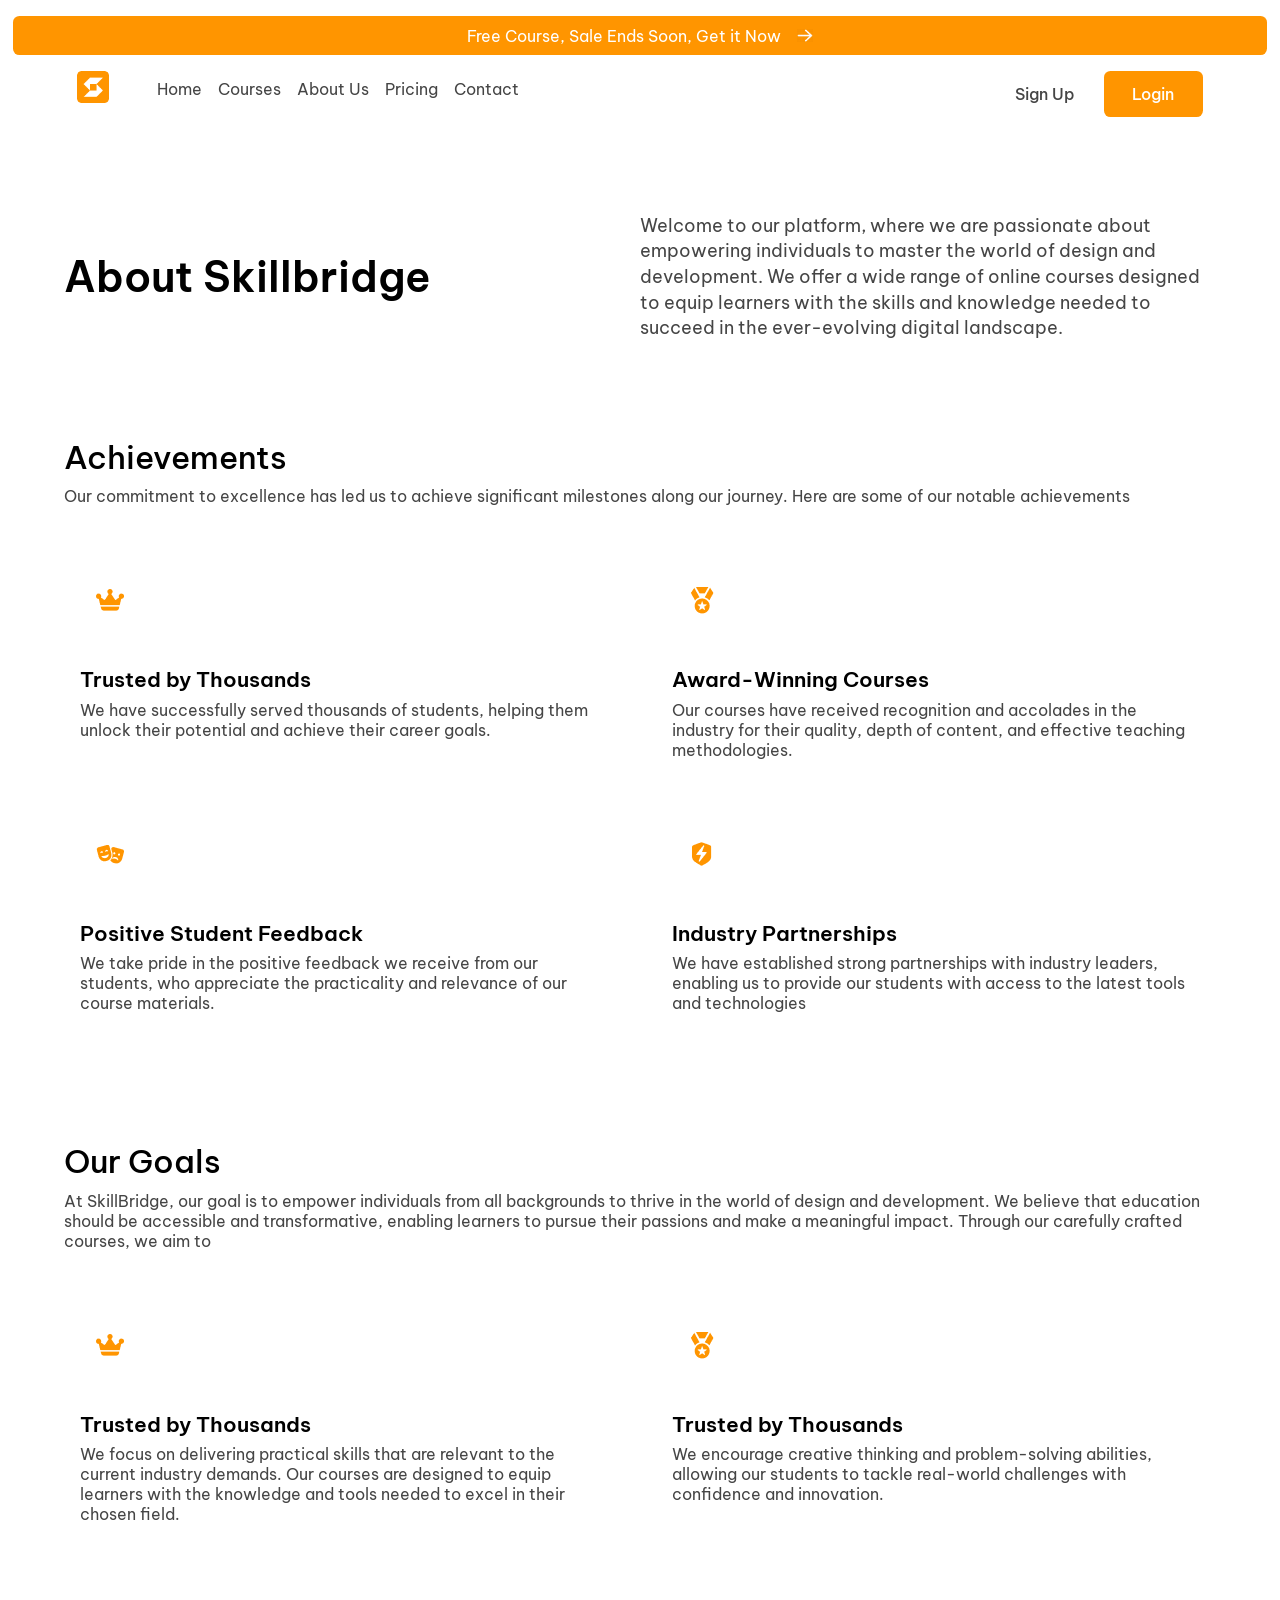
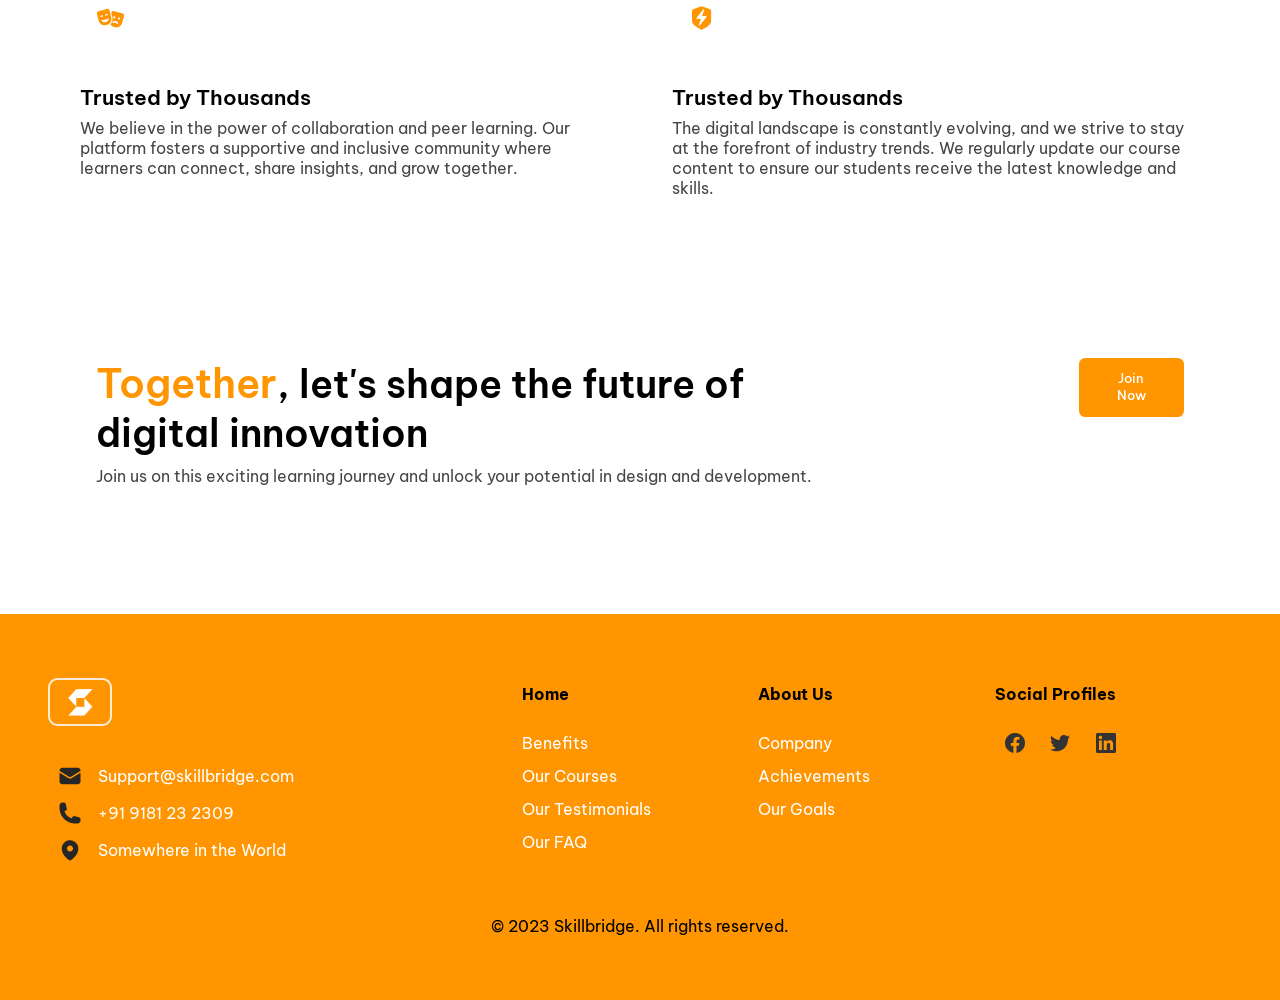
==== html/about.html @ c7a6fc1a "completing signup page and linking pages" ====
<!DOCTYPE html>
<html lang="en">
<head>
    <meta charset="UTF-8">
    <meta name="viewport" content="width=device-width, initial-scale=1.0">
    <link rel="icon" href="/assets/Logo.png" type="image/x-icon">
    <title>About Us</title>
    <link rel="stylesheet" href="/style/about.css">
</head>
<body>
    <header>
        <div class="top-banner">
            <p>Free Course, Sale Ends Soon, Get it Now</p>
            <img src="/assets/arrow-image.png" alt="arrow-image">
        </div>
        <nav>
            <div class="container">
                <div class="logo">
                    <img src="/assets/Logo.png" alt="logo-image">
                </div>
                <div class="nev-items">
                    <ul>
                        <li><a href="/index.html">Home</a></li>
                        <li><a href="/html/courses.html">Courses</a></li>
                        <li><a href="/html/about.html">About Us</a></li>
                        <li><a href="/html/pricing.html">Pricing</a></li>
                        <li><a href="/html/contact.html">Contact</a></li>
                    </ul>
                </div>
            </div>
            <div class="buttons-container">
                <a id="btn1" href="/html/signup.html">Sign Up</a>
                <a id="btn2" href="/html/login.html">Login</a>
            </div>
        </nav>
    </header>

    <div class="hero-section">
        <div class="hero-heading">
            About Skillbridge
        </div>
        <div class="hero-info">
            <p>Welcome to our platform, where we are passionate about empowering individuals to master the world of design and development. We offer a wide range of online courses designed to equip learners with the skills and knowledge needed to succeed in the ever-evolving digital landscape.</p>
        </div>
    </div>

    <div class="achievements">
        <div class="achievement-heading">
            <h3>Achievements</h3>
            <p>Our commitment to excellence has led us to achieve significant milestones along our journey. Here are some of our notable achievements</p>
        </div>
        <div class="grid-1">
            <div>
                <img src="/pageAssets/Objects & Tools.png" alt="image">
                <h5>Trusted by Thousands</h5>
                <p>We have successfully served thousands of students, helping them unlock their potential and achieve their career goals.</p>
            </div>
            <div>
                <img src="/pageAssets/Objects & Tools (1).png" alt="image">
                <h5>Award-Winning Courses</h5>
                <p>Our courses have received recognition and accolades in the industry for their quality, depth of content, and effective teaching methodologies.</p>
            </div>
            <div>
                <img src="/pageAssets/Objects & Tools (2).png" alt="image">
                <h5>Positive Student Feedback</h5>
                <p>We take pride in the positive feedback we receive from our students, who appreciate the practicality and relevance of our course materials.</p>
            </div>
            <div>
                <img src="/pageAssets/Objects & Tools (3).png" alt="image">
                <h5>Industry Partnerships</h5>
                <p>We have established strong partnerships with industry leaders, enabling us to provide our students with access to the latest tools and technologies</p>
            </div>
        </div>
    </div>

    <div class="goals">
        <div class="goals-heading">
            <h3>Our Goals</h3>
            <p>At SkillBridge, our goal is to empower individuals from all backgrounds to thrive in the world of design and development. We believe that education should be accessible and transformative, enabling learners to pursue their passions and make a meaningful impact. Through our carefully crafted courses, we aim to</p>
        </div>
        <div class="grid-2">
            <div>
                <img src="/pageAssets/Objects & Tools.png" alt="image">
                <h5>Trusted by Thousands</h5>
                <p>We focus on delivering practical skills that are relevant to the current industry demands. Our courses are designed to equip learners with the knowledge and tools needed to excel in their chosen field.</p>
            </div>
            <div>
                <img src="/pageAssets/Objects & Tools (1).png" alt="image">
                <h5>Trusted by Thousands</h5>
                <p>We encourage creative thinking and problem-solving abilities, allowing our students to tackle real-world challenges with confidence and innovation.</p>
            </div>
            <div>
                <img src="/pageAssets/Objects & Tools (2).png" alt="image">
                <h5>Trusted by Thousands</h5>
                <p>We believe in the power of collaboration and peer learning. Our platform fosters a supportive and inclusive community where learners can connect, share insights, and grow together.</p>
            </div>
            <div>
                <img src="/pageAssets/Objects & Tools (3).png" alt="image">
                <h5>Trusted by Thousands</h5>
                <p>The digital landscape is constantly evolving, and we strive to stay at the forefront of industry trends. We regularly update our course content to ensure our students receive the latest knowledge and skills.</p>
            </div>
        </div>
    </div>

    <div class="aim">
        <div class="info">
            <h2><p id="y-text">Together</p>, let's shape the future of digital innovation</h2>
            <p>Join us on this exciting learning journey and unlock your potential in design and development.</p>
        </div>
        <div class="btn">
            <button type="button">Join Now</button>
        </div>
    </div>

    <footer>
        <div class="footer-content">
            <div class="footer-list">
                <img id="footer-logo" src="/assets/Logo.png" alt="logo-image">
                <ul>
                    <li><img src="/assets/Icon (1).png" alt="icon-image">Support@skillbridge.com</li>
                    <li><img src="/assets/Icon (2).png" alt="icon-image">+91 9181 23 2309</li>
                    <li><img src="/assets/Icon (3).png" alt="icon-image">Somewhere in the World</li>
                </ul>
            </div>
            <div class="footer-list">
                <ul>
                    <li class="footer-title"><p>Home</p></li>
                    <li>Benefits</li>
                    <li>Our Courses</li>
                    <li>Our Testimonials</li>
                    <li>Our FAQ</li>
                </ul>
            </div>
            <div class="footer-list">
                <ul>
                    <li class="footer-title"><p>About Us</p></li>
                    <li>Company</li>
                    <li>Achievements</li>
                    <li>Our Goals</li>
                </ul>
            </div>
            <div class="footer-list">
                <ul>
                    <li class="footer-title"><p>Social Profiles</p></li>
                    <li>
                        <img src="/assets/fb.png" alt="icons"><img src="/assets/x.png" alt="icons"><img src="/assets/linked-in.png" alt="icons">
                    </li>
                </ul>
            </div>
        </div>
        <div class="copyright">
            <p>© 2023 Skillbridge. All rights reserved.</p>
        </div>
    </footer>
</body>
</html>
---- style/about.css ----
@import url('https://fonts.googleapis.com/css2?family=Be+Vietnam+Pro:ital,wght@0,100;0,200;0,300;0,400;0,500;0,600;0,700;0,800;0,900;1,100;1,200;1,300;1,400;1,500;1,600;1,700;1,800;1,900&family=Merriweather:ital,opsz,wght@0,18..144,300..900;1,18..144,300..900&family=Poppins:ital,wght@0,100;0,200;0,300;0,400;0,500;0,600;0,700;0,800;0,900;1,100;1,200;1,300;1,400;1,500;1,600;1,700;1,800;1,900&display=swap');

* {
    margin: 0;
    padding: 0;
    box-sizing: border-box;
    font-family: "Be Vietnam Pro", sans-serif;
    font-weight: 400;
    font-style: normal;
    border: none;
    text-decoration: none;
    list-style: none;
}

body {
    width: 100%;
    height: 100vh;
}

header {
    margin: 1rem auto auto;
    width: 98%;
}

.top-banner {
    display: flex;
    padding: 0.6rem 0rem;
    align-items: center;
    justify-content: center;
    color: #ffffff;
    background-color: #FF9500;
    border-radius: 0.4rem;
    width: 100%;
    height: 35.7%;
}

.top-banner img {
    width: 1rem;
    margin-left: 1rem;
    height: auto;
}

.sidebar {
    right: 0;
    top: 0;
    display: none;
    flex-direction: column;
    justify-content: space-between;
    position: fixed;
    height: 100vh;
    width: 20%;
    z-index: 999;
    background-color: #ffffff;
}
.side-container {
    padding-left: 2rem;
    margin-top: 1rem;
}
.side-nev-items ul{
    display: flex;
    flex-direction: column;
    gap: 1rem;
}
.side-container a {
    color: #454545;
    transition: 0.2s;
}
.side-container a:hover{
    color:#FF9500;
    text-decoration: underline;
}

.side-buttons-container {
    display: flex;
    justify-content: flex-end;
    padding-right: 4rem;
    width: 50%;
    height: 6%;
}
.side-buttons-container button {
    padding: 0.8rem 1.8rem;
    cursor: pointer;
}

#side-btn1 {
    background-color: #ffffff;
    border-radius: 0.4rem;
    font-weight: 500;
    color: #454545;
    cursor: pointer;
    transition: 0.2s;
}
#side-btn1:hover{
    font-weight: 600;
}
#side-btn2 {
    background-color: #FF9500;
    color: #ffffff;
    cursor: pointer;
    border-radius: 0.4rem;
    font-weight: 500;
    transition: 0.3s;
}
#side-btn2:hover{
    transform: scale(90%);
    font-weight: 600;
}

nav {
    display: flex;
    justify-content: space-between;
    width: 100%;
    padding: 1rem 0rem ;
    height: 64.3%;
}
.container {
    display: flex;
    width: 50%;
    height: 100%;
    justify-content: start;
    padding-left: 4rem;
    align-items: center;
}
.logo img{
    width: 2rem;
    height: auto;
    margin-right: 3rem;
}
.nev-items ul{
    display: flex;
    flex-direction: row;
    gap: 1rem;
}
.container a {
    color: #454545;
    transition: 0.2s;
}
.container a:hover{
    color:#FF9500;
    text-decoration: underline;
}

.buttons-container {
    display: flex;
    justify-content: end;
    padding-right: 4rem;
    width: 50%;
    height: 100%;
}
.buttons-container a {
    padding: 0.8rem 1.8rem;
    cursor: pointer;
}

#btn1 {
    background-color: #ffffff;
    border-radius: 0.4rem;
    font-weight: 500;
    color: #454545;
    cursor: pointer;
    transition: 0.2s;
}
#btn1:hover{
    font-weight: 600;
}
#btn2 {
    background-color: #FF9500;
    color: #ffffff;
    cursor: pointer;
    border-radius: 0.4rem;
    font-weight: 500;
    transition: 0.3s;
}
#btn2:hover{
    transform: scale(90%);
    font-weight: 600;
}

.hero-section {
    width: 90%;
    display: flex;
    align-items: center;
    margin: 5rem auto 6rem auto;
    justify-content: space-between;
}

.hero-heading {
    width: 40%;
    font-size: 2.6rem;
    font-weight: 600;
    color: #000000;
    transition: 0.4s;
}
.hero-heading:hover {
    color: #FF9500;
}

.hero-info {
    width: 50%;
    font-size: 1.1rem;
    line-height: 1.6rem;
    color: #454545;
}

.achievements {
    width: 90%;
    margin: 0 auto;
}

.achievement-heading {
    margin-bottom: 3rem;
}

.achievement-heading h3{
    font-size: 2rem;
    font-weight: 500;
}

.achievement-heading p {
    margin-top: 0.6rem;
    color: #454545;
}

.grid-1 {
    display: grid;
    grid-template-columns: repeat(2, 1fr);
    row-gap: 1rem;
    column-gap: 2rem;
    grid-template-rows: repeat(2, 1fr);
}
.grid-1 div {
    padding: 1rem 1rem 2rem 1rem;
    transition: 0.2s;
}
.grid-1 div:hover {
    background-color: #454545;
    h5 {
        color: #FF9500;
    }
    p {
        color: antiquewhite;
    }

}
.grid-1 div img {
    padding: 1rem;
}
.grid-1 div h5 {
    font-size: 1.3rem;
    margin-top: 2rem;
    font-weight: 600;
}
.grid-1 div p {
    color: #454545;
    margin-top: 0.4rem;
}

.goals {
    width: 90%;
    margin: 6rem auto 0rem auto;
}

.goals-heading {
    margin-bottom: 3rem;
}

.goals-heading h3{
    font-size: 2rem;
    font-weight: 500;
}

.goals-heading p {
    margin-top: 0.6rem;
    color: #454545;
}

.grid-2 {
    display: grid;
    grid-template-columns: repeat(2, 1fr);
    row-gap: 1rem;
    column-gap: 2rem;
    grid-template-rows: repeat(2, 1fr);
}
.grid-2 div {
    padding: 1rem 1rem 2rem 1rem;
    transition: 0.2s;
}
.grid-2 div:hover {
    background-color: #454545;
    h5 {
        color: #FF9500;
    }
    p {
        color: antiquewhite;
    }

}
.grid-2 div img {
    padding: 1rem;
}
.grid-2 div h5 {
    font-size: 1.3rem;
    margin-top: 2rem;
    font-weight: 600;
}
.grid-2 div p {
    color: #454545;
    margin-top: 0.4rem;
}

.aim {
    width: 90%;
    margin: 6rem auto;
    display: flex;
    padding: 2rem;
    justify-content: space-between;
}

.info h2 {
    font-size: 2.4rem;
    font-weight: 600;
    width: 70%;
}
#y-text {
    display: inline;
    font-size: 2.5rem;
    font-weight: 600;
    color: #FF9500;
}

.info p {
    color: #454545;
    margin-top: 0.6rem;
}
.btn button {
    background-color: #FF9500;
    color: #ffffff;
    cursor: pointer;
    border-radius: 0.4rem;
    font-weight: 500;
    padding: 0.8rem 1.5rem;
    transition: 0.3s;
}
.btn button:hover{
    transform: scale(90%);
    font-weight: 600;
}

footer {
    margin: 2rem auto 0rem auto;
    padding: 4rem 3rem;
    width: 100%;
    background-color: #FF9500;
}

.footer-content {
    display: grid;
    grid-template-columns: 2fr 1fr 1fr 1fr;
}

.footer-list {
    display: flex;
    flex-direction: column;
}

.footer-list li {
    display: flex;
    padding: 0.4rem 0rem;
    color: #ffffff;
    align-items: center;
    column-gap: 0.4rem;
}

#footer-logo {
    margin-bottom: 2rem;
    width: 4rem;
    height: 3rem;
    border-radius: 0.6rem;
    border: 2px solid antiquewhite;
}

.footer-title {
    color: #000000;
    font-weight: 700;
    margin-bottom: 1rem;
}

.footer-title p {
    color: #000000;
    font-size: 1rem;
    font-weight: 700;
}

.footer-list img {
    padding: 0rem 0.6rem;
}

.copyright {
    margin-top: 3rem;
    text-align: center;
}
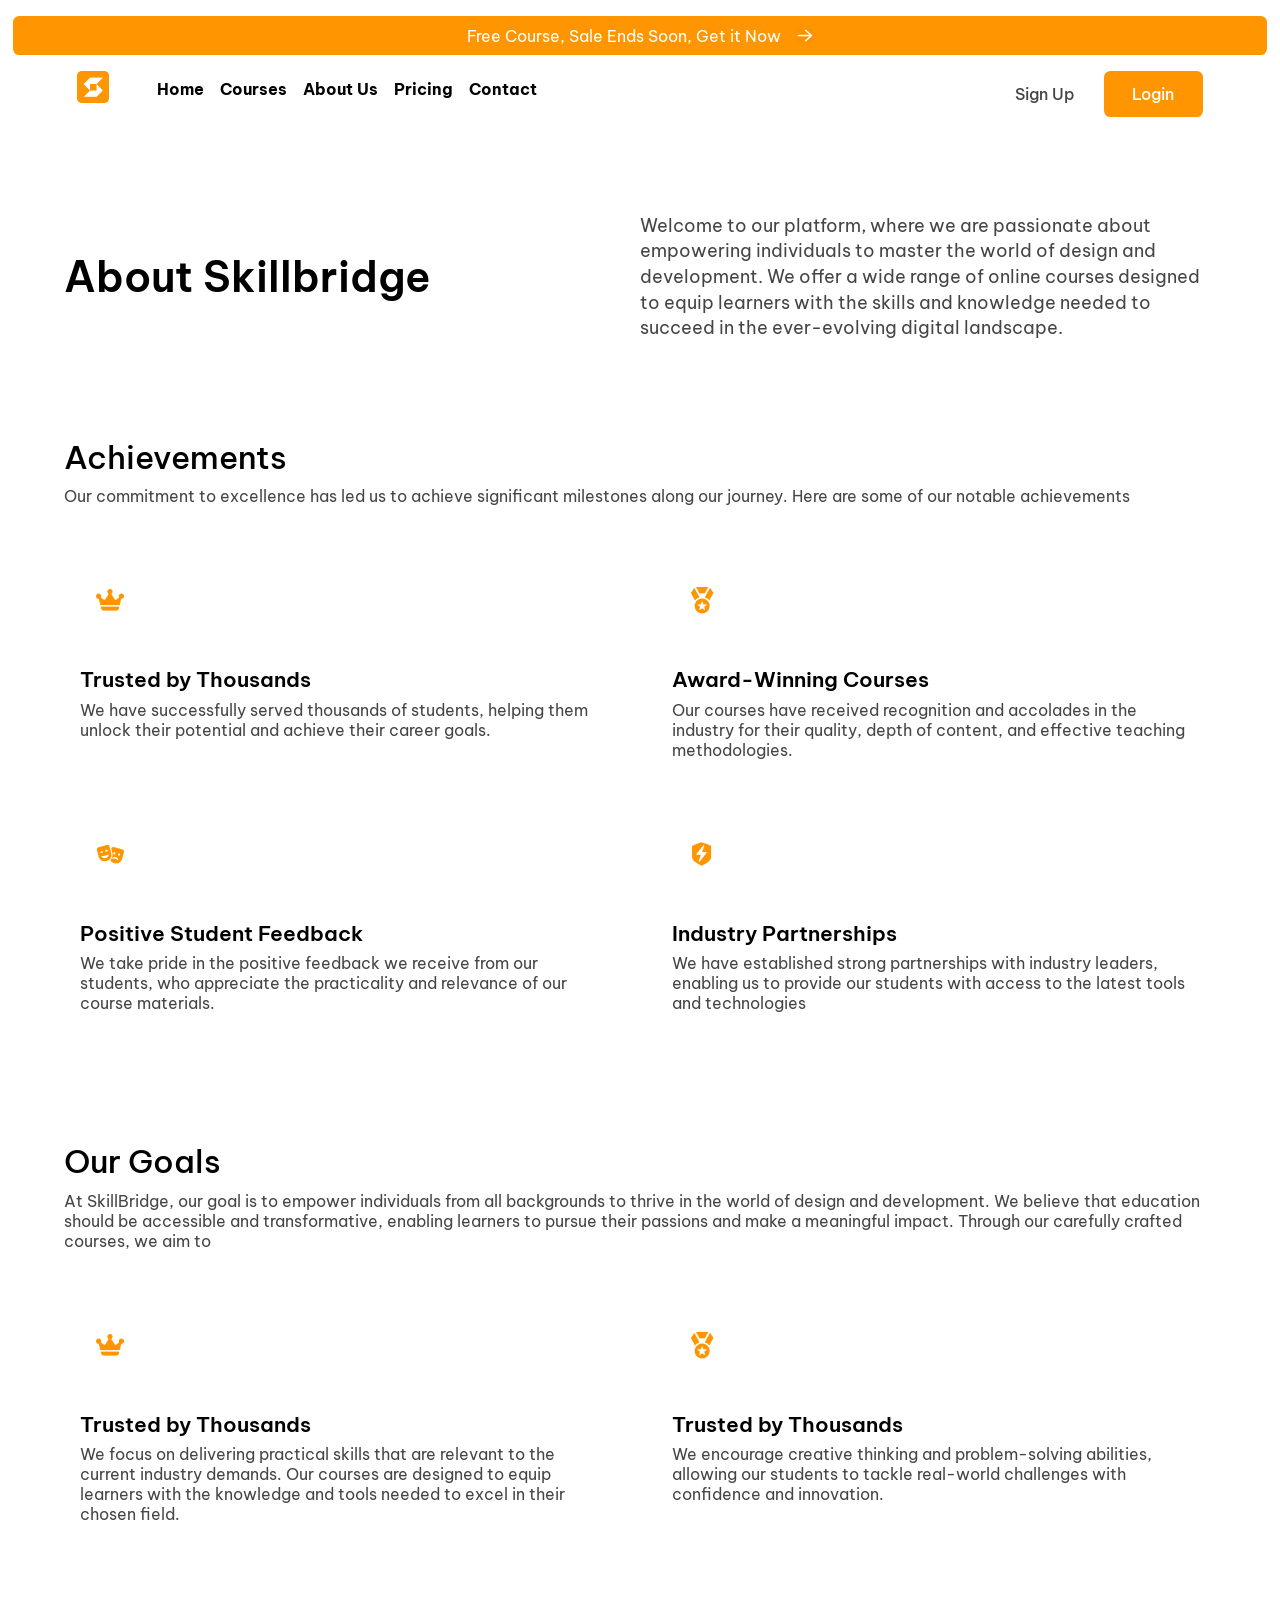
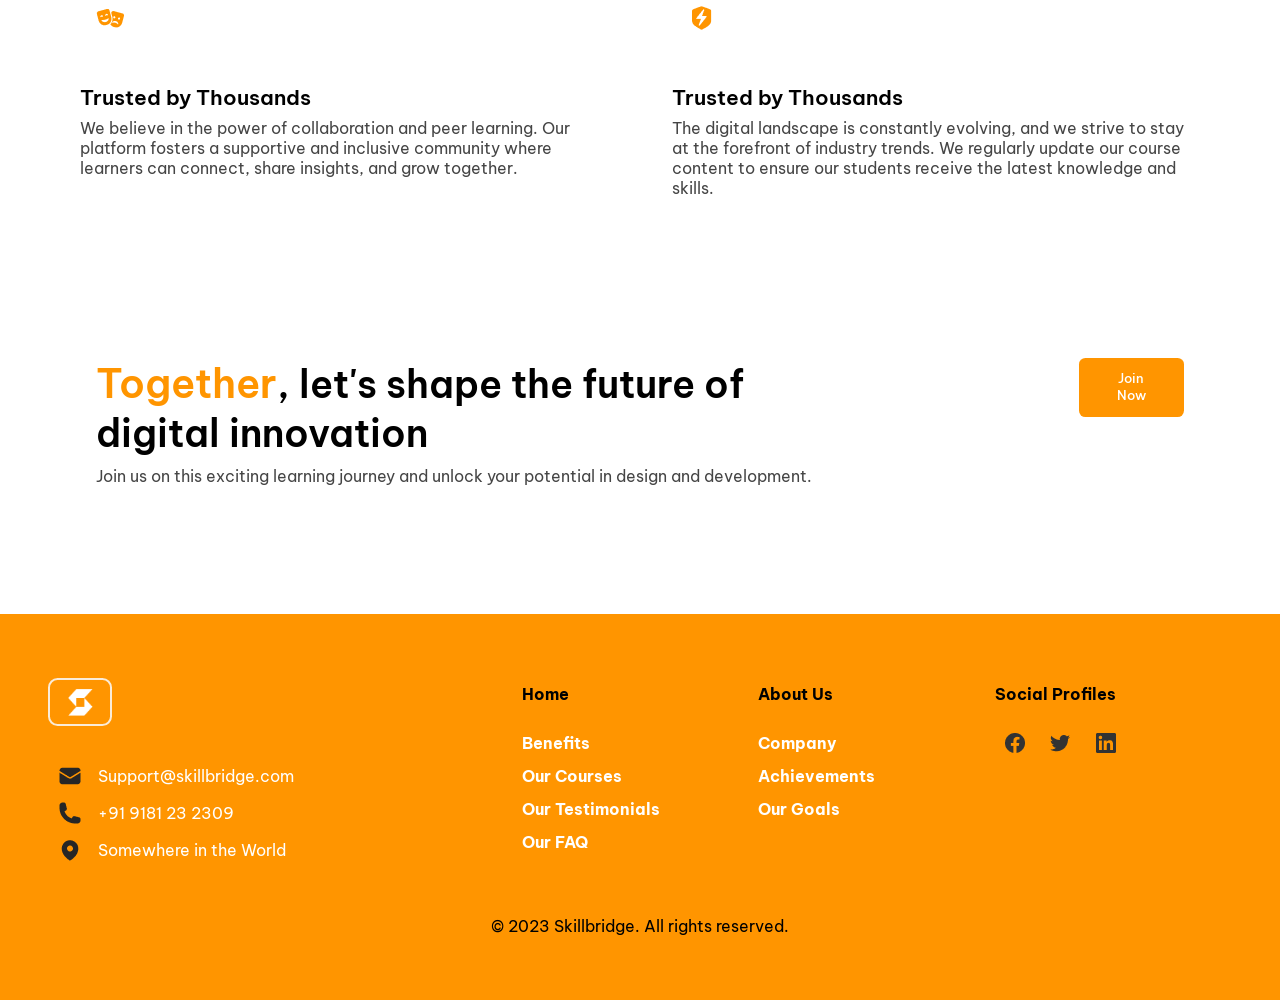
==== commit 2076fd9b: "fixing footer in all pages" ====
--- a/html/about.html
+++ b/html/about.html
@@ -35,7 +35,7 @@
         </nav>
     </header>
 
-    <div class="hero-section">
+    <div id="hero-section">
         <div class="hero-heading">
             About Skillbridge
         </div>
@@ -44,7 +44,7 @@
         </div>
     </div>
 
-    <div class="achievements">
+    <div id="achievements">
         <div class="achievement-heading">
             <h3>Achievements</h3>
             <p>Our commitment to excellence has led us to achieve significant milestones along our journey. Here are some of our notable achievements</p>
@@ -73,7 +73,7 @@
         </div>
     </div>
 
-    <div class="goals">
+    <div id="goals">
         <div class="goals-heading">
             <h3>Our Goals</h3>
             <p>At SkillBridge, our goal is to empower individuals from all backgrounds to thrive in the world of design and development. We believe that education should be accessible and transformative, enabling learners to pursue their passions and make a meaningful impact. Through our carefully crafted courses, we aim to</p>
@@ -108,7 +108,7 @@
             <p>Join us on this exciting learning journey and unlock your potential in design and development.</p>
         </div>
         <div class="btn">
-            <button type="button">Join Now</button>
+            <a href="/html/signup.html"><button type="button">Join Now</button></a>
         </div>
     </div>
 
@@ -124,19 +124,19 @@
             </div>
             <div class="footer-list">
                 <ul>
-                    <li class="footer-title"><p>Home</p></li>
-                    <li>Benefits</li>
-                    <li>Our Courses</li>
-                    <li>Our Testimonials</li>
-                    <li>Our FAQ</li>
+                    <li class="footer-title"><p><a href="/index.html">Home</a></p></li>
+                    <li><a href="#benefits-section">Benefits</a></li>
+                    <li><a href="/html/courses.html">Our Courses</a></li>
+                    <li><a href="#testimonials-section">Our Testimonials</a></li>
+                    <li><a href="#faqs">Our FAQ</a></li>
                 </ul>
             </div>
             <div class="footer-list">
                 <ul>
-                    <li class="footer-title"><p>About Us</p></li>
-                    <li>Company</li>
-                    <li>Achievements</li>
-                    <li>Our Goals</li>
+                    <li class="footer-title"><p><a href="/html/about.html">About Us</a></p></li>
+                    <li><a href="#hero-section">Company</a></li>
+                    <li><a href="#achievements">Achievements</a></li>
+                    <li><a href="#goals">Our Goals</a></li>
                 </ul>
             </div>
             <div class="footer-list">
--- a/style/about.css
+++ b/style/about.css
@@ -176,7 +176,7 @@
     font-weight: 600;
 }
 
-.hero-section {
+#hero-section {
     width: 90%;
     display: flex;
     align-items: center;
@@ -202,7 +202,7 @@
     color: #454545;
 }
 
-.achievements {
+#achievements {
     width: 90%;
     margin: 0 auto;
 }
@@ -255,7 +255,7 @@
     margin-top: 0.4rem;
 }
 
-.goals {
+#goals {
     width: 90%;
     margin: 6rem auto 0rem auto;
 }
@@ -332,7 +332,7 @@
     color: #454545;
     margin-top: 0.6rem;
 }
-.btn button {
+.btn a button{
     background-color: #FF9500;
     color: #ffffff;
     cursor: pointer;
@@ -341,13 +341,16 @@
     padding: 0.8rem 1.5rem;
     transition: 0.3s;
 }
-.btn button:hover{
+.btn a button:hover{
     transform: scale(90%);
     font-weight: 600;
 }
+.btn a:visited {
+    color: inherit;
+}
 
 footer {
-    margin: 2rem auto 0rem auto;
+    margin: 0rem auto;
     padding: 4rem 3rem;
     width: 100%;
     background-color: #FF9500;
@@ -368,7 +371,16 @@
     padding: 0.4rem 0rem;
     color: #ffffff;
     align-items: center;
+    cursor: pointer;
     column-gap: 0.4rem;
+}
+.footer-list li:hover {
+    color: #000;
+}
+.footer-list li a:visited, a:link {
+    text-decoration: none;
+    color: inherit;
+    cursor: pointer;
 }
 
 #footer-logo {
@@ -381,18 +393,27 @@
 
 .footer-title {
     color: #000000;
-    font-weight: 700;
+    font-weight: 800;
+    cursor: pointer;
     margin-bottom: 1rem;
 }
 
-.footer-title p {
+.footer-title p , a{
     color: #000000;
     font-size: 1rem;
+    cursor: pointer;
     font-weight: 700;
+}
+
+.footer-title a:visited, a:link {
+    text-decoration: none;
+    color: inherit;
+    cursor: pointer;
 }
 
 .footer-list img {
     padding: 0rem 0.6rem;
+    cursor: pointer;
 }
 
 .copyright {
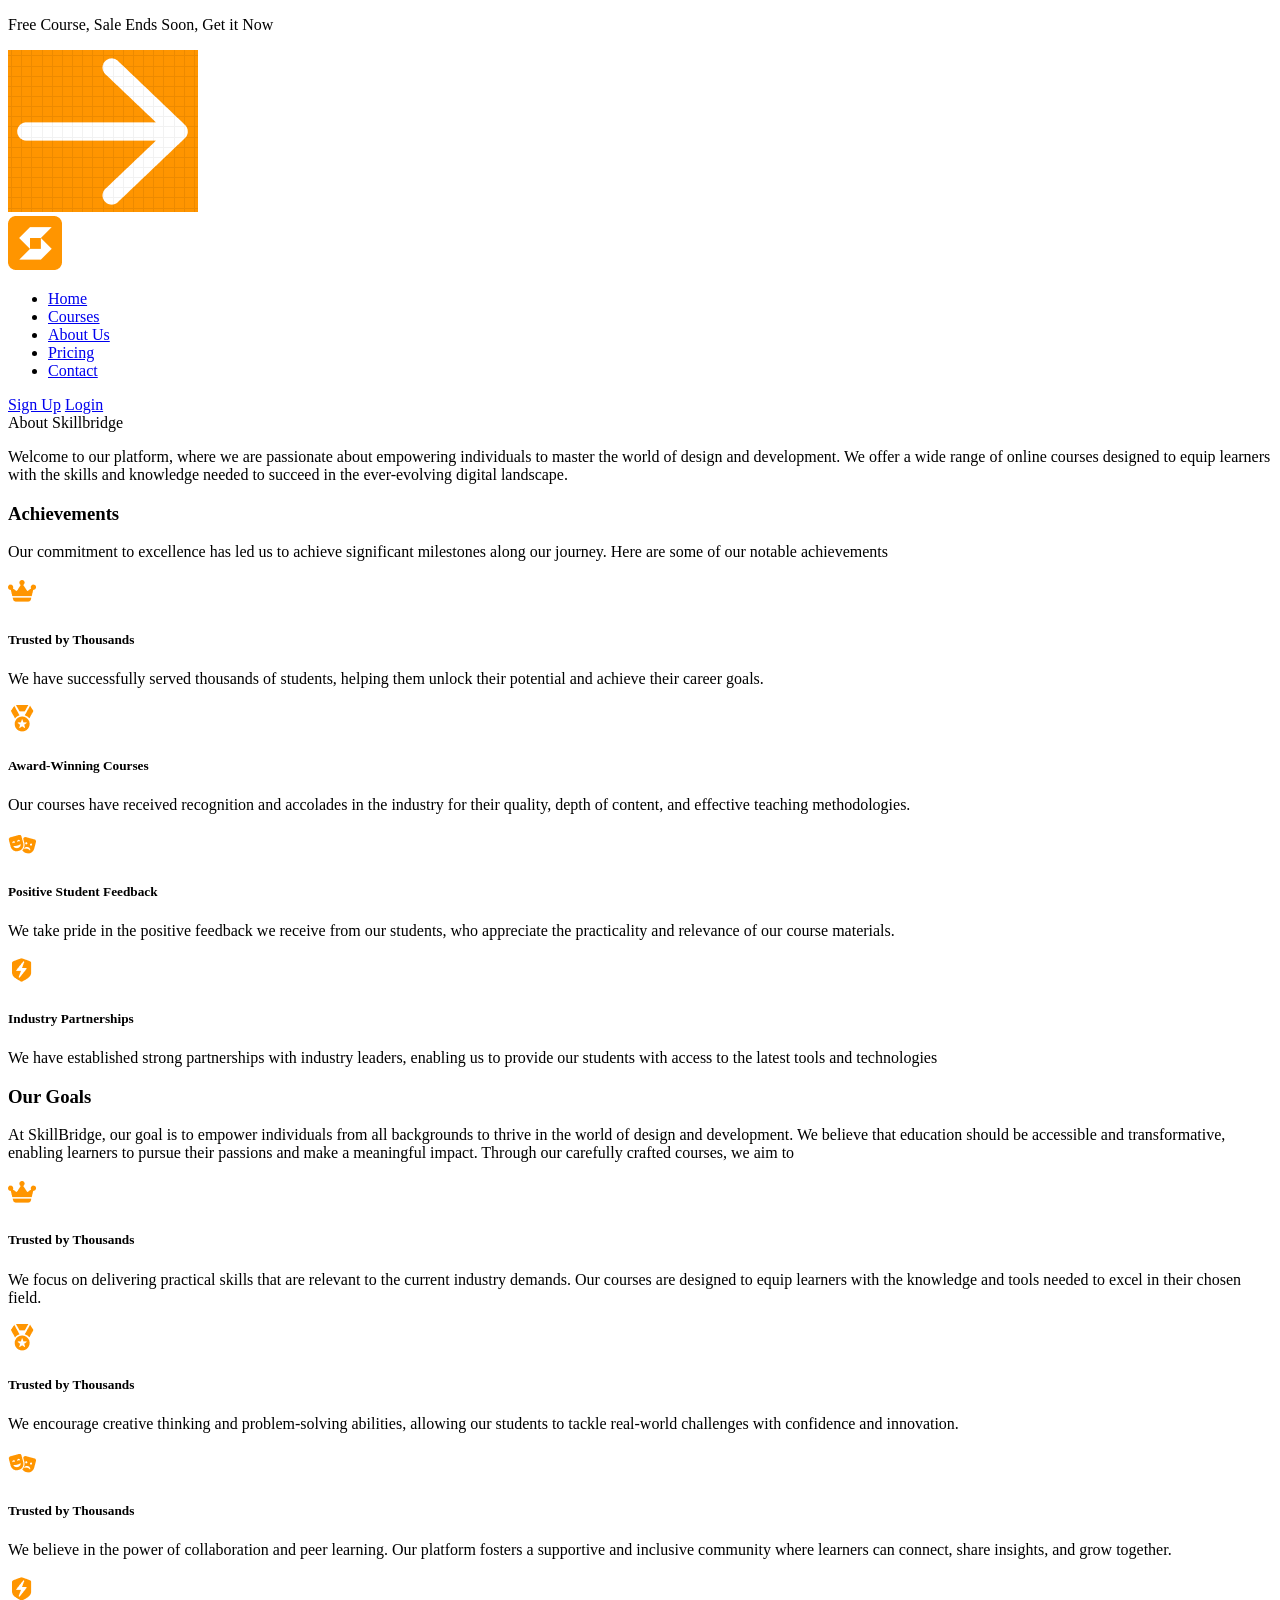
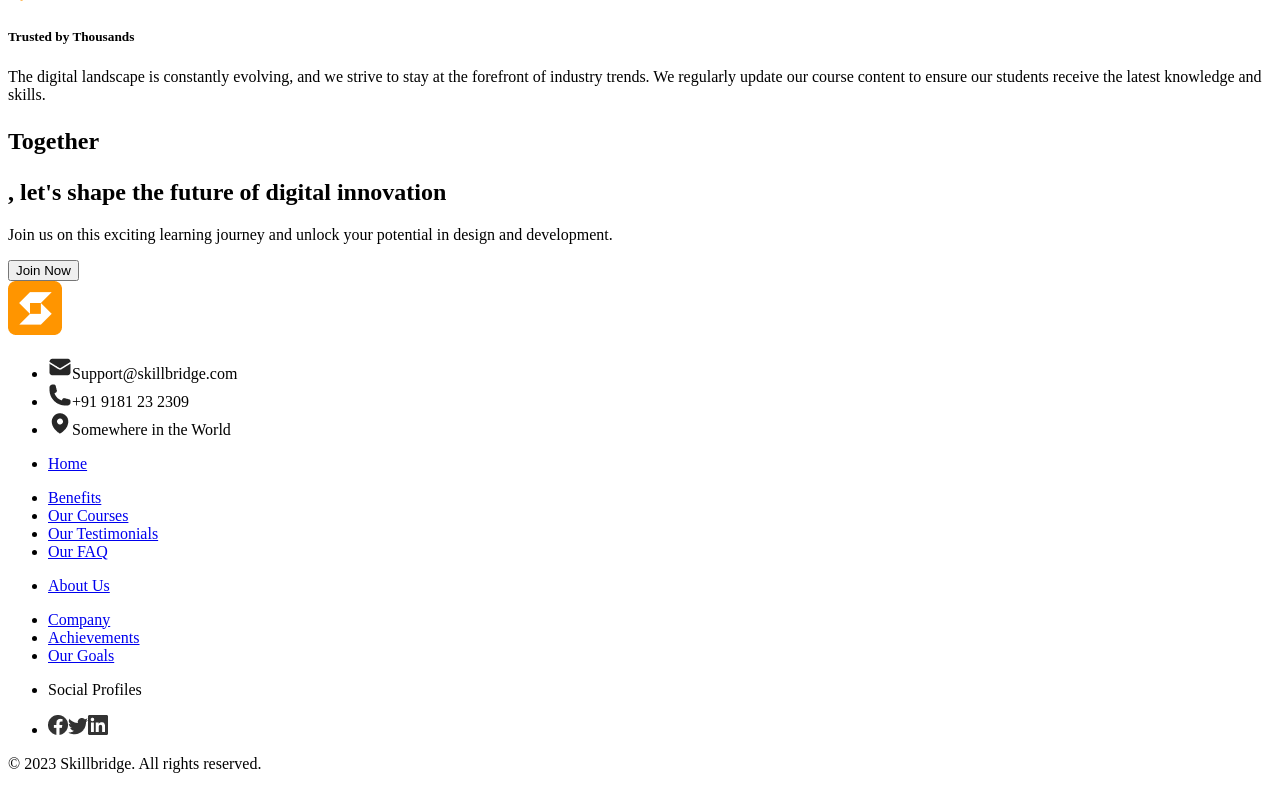
==== commit 48a0f009: "start fixing xampp and file location bugs" ====
--- a/html/about.html
+++ b/html/about.html
@@ -5,7 +5,7 @@
     <meta name="viewport" content="width=device-width, initial-scale=1.0">
     <link rel="icon" href="/assets/Logo.png" type="image/x-icon">
     <title>About Us</title>
-    <link rel="stylesheet" href="/style/about.css">
+    <link rel="stylesheet" href="style/about.css">
 </head>
 <body>
     <header>
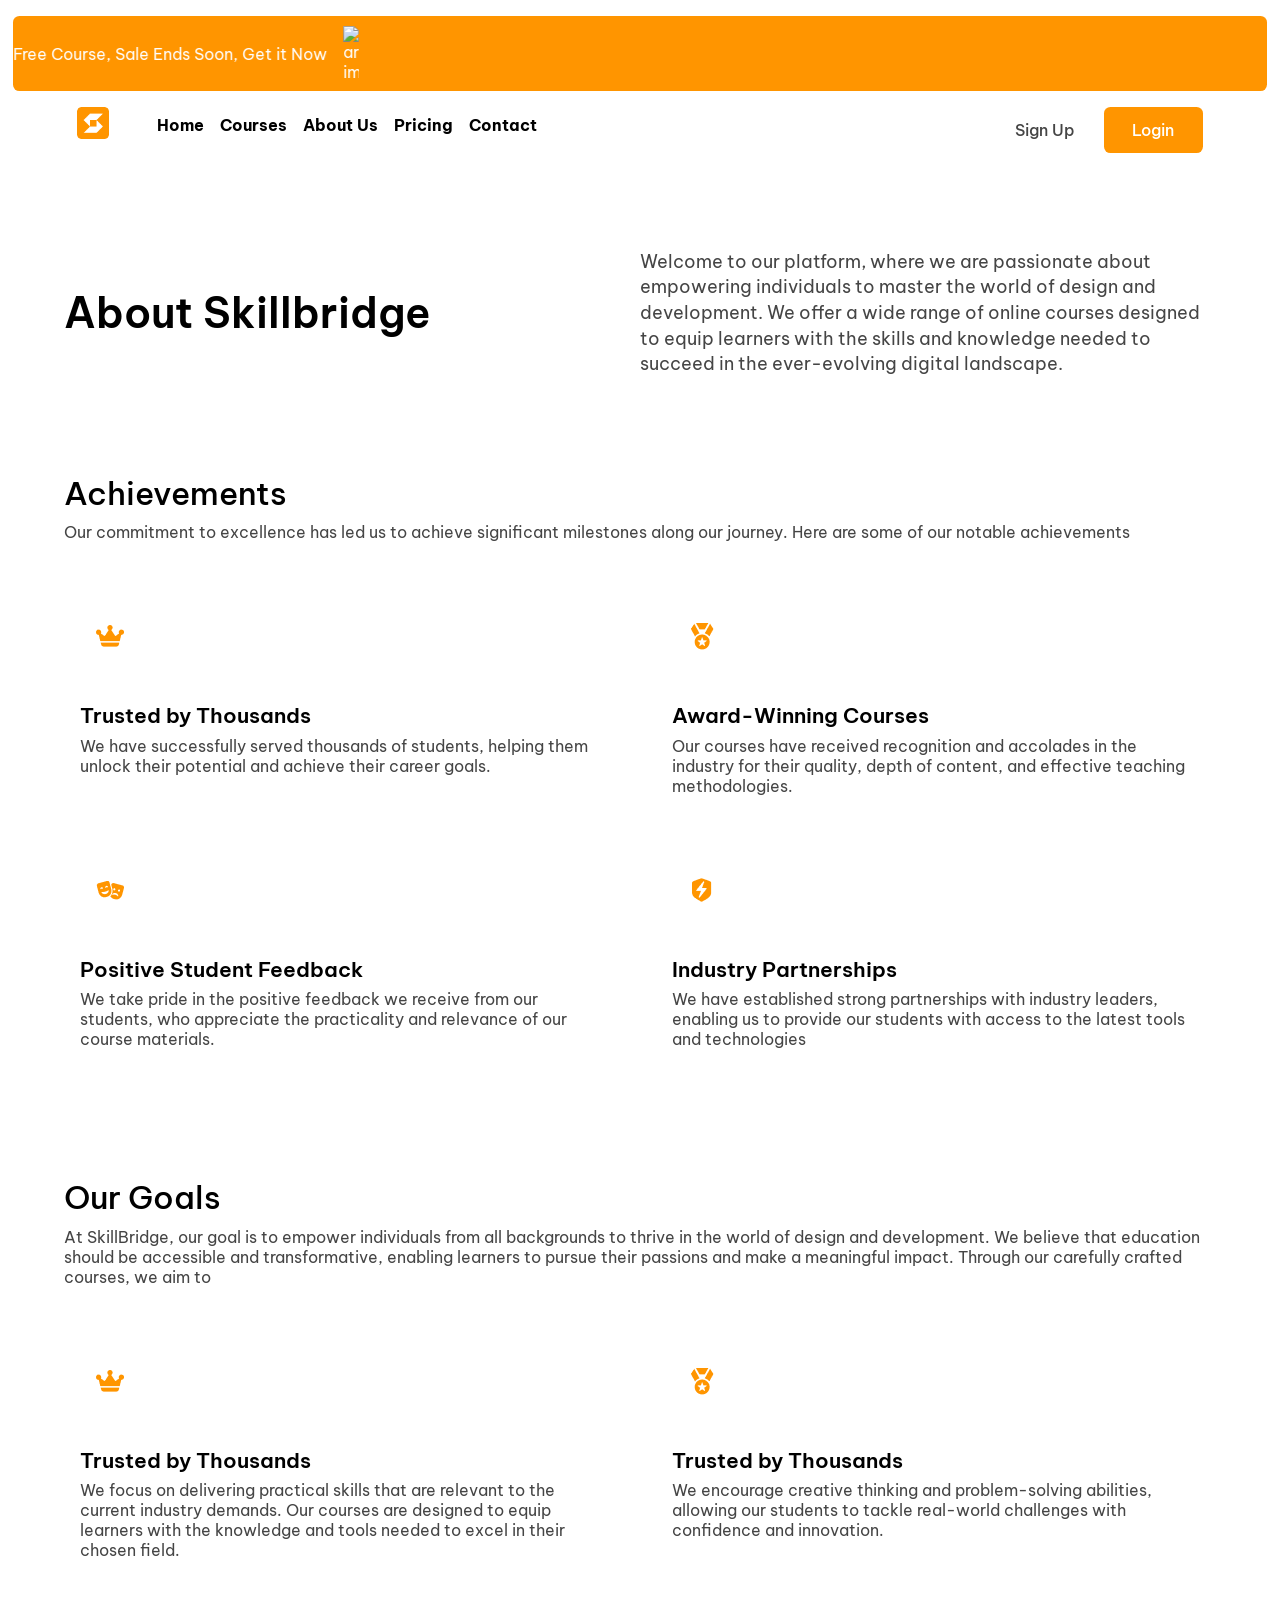
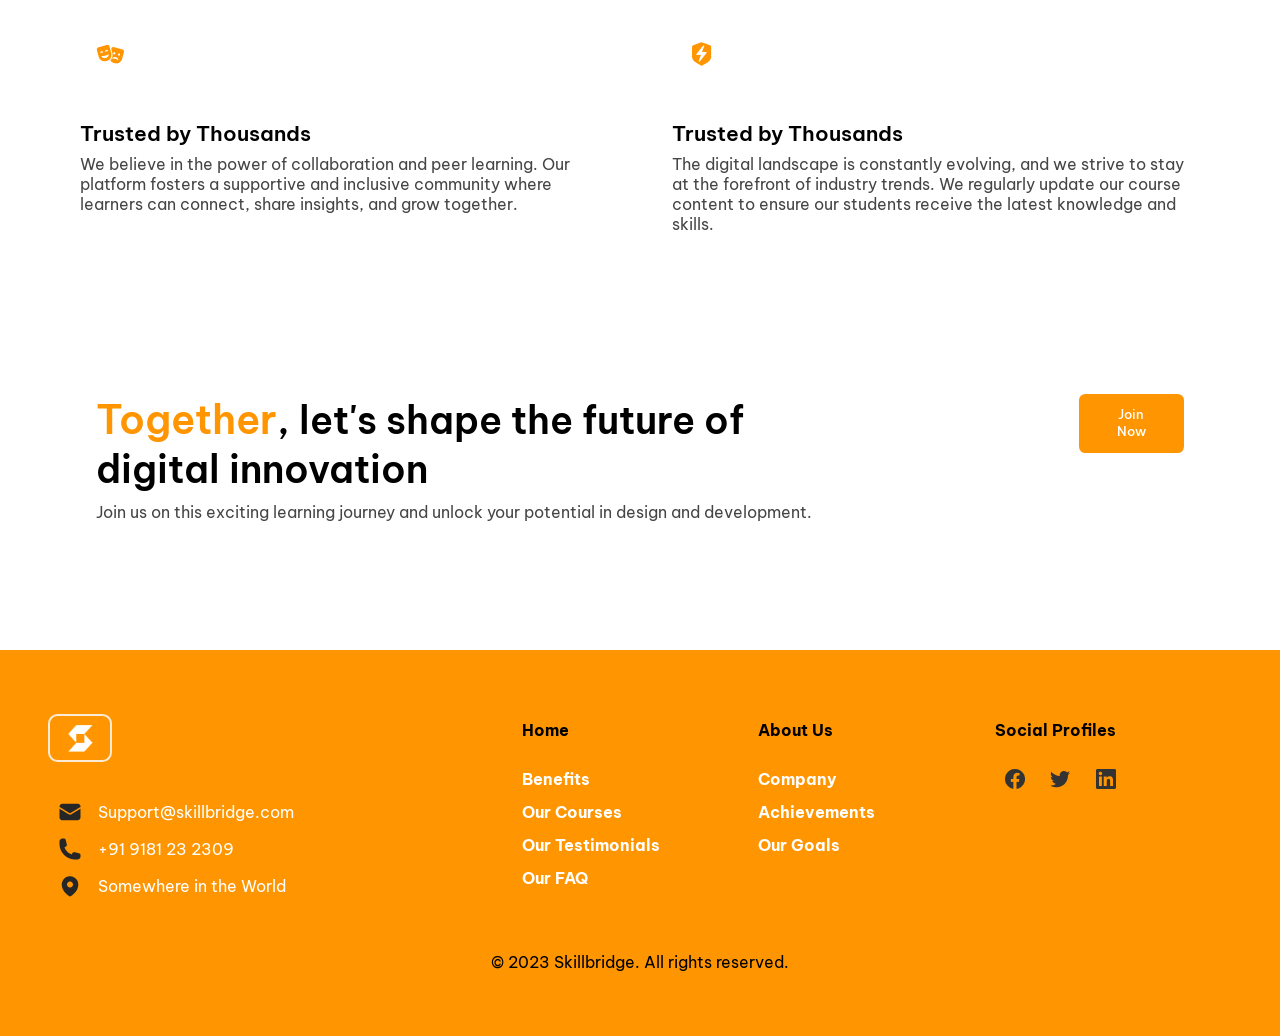
==== commit b7c8af90: "fixing bugs1" ====
--- a/html/about.html
+++ b/html/about.html
@@ -3,28 +3,30 @@
 <head>
     <meta charset="UTF-8">
     <meta name="viewport" content="width=device-width, initial-scale=1.0">
-    <link rel="icon" href="/assets/Logo.png" type="image/x-icon">
+    <link rel="icon" href="../assets/Logo.png" type="image/x-icon">
     <title>About Us</title>
-    <link rel="stylesheet" href="style/about.css">
+    <link rel="stylesheet" href="../style/about.css">
 </head>
 <body>
     <header>
         <div class="top-banner">
-            <p>Free Course, Sale Ends Soon, Get it Now</p>
-            <img src="/assets/arrow-image.png" alt="arrow-image">
+            <div class="ticker-content">
+                <p>Free Course, Sale Ends Soon, Get it Now</p>
+                <img src="assets/arrow-image.png" alt="arrow-image">
+            </div>
         </div>
         <nav>
             <div class="container">
                 <div class="logo">
-                    <img src="/assets/Logo.png" alt="logo-image">
+                    <img src="../assets/Logo.png" alt="logo-image">
                 </div>
                 <div class="nev-items">
                     <ul>
-                        <li><a href="/index.html">Home</a></li>
-                        <li><a href="/html/courses.html">Courses</a></li>
-                        <li><a href="/html/about.html">About Us</a></li>
-                        <li><a href="/html/pricing.html">Pricing</a></li>
-                        <li><a href="/html/contact.html">Contact</a></li>
+                        <li><a href="../index.html">Home</a></li>
+                        <li><a href="courses.html">Courses</a></li>
+                        <li><a href="about.html">About Us</a></li>
+                        <li><a href="pricing.html">Pricing</a></li>
+                        <li><a href="contact.php">Contact</a></li>
                     </ul>
                 </div>
             </div>
@@ -51,22 +53,22 @@
         </div>
         <div class="grid-1">
             <div>
-                <img src="/pageAssets/Objects & Tools.png" alt="image">
+                <img src="../pageAssets/Objects & Tools.png" alt="image">
                 <h5>Trusted by Thousands</h5>
                 <p>We have successfully served thousands of students, helping them unlock their potential and achieve their career goals.</p>
             </div>
             <div>
-                <img src="/pageAssets/Objects & Tools (1).png" alt="image">
+                <img src="../pageAssets/Objects & Tools (1).png" alt="image">
                 <h5>Award-Winning Courses</h5>
                 <p>Our courses have received recognition and accolades in the industry for their quality, depth of content, and effective teaching methodologies.</p>
             </div>
             <div>
-                <img src="/pageAssets/Objects & Tools (2).png" alt="image">
+                <img src="../pageAssets/Objects & Tools (2).png" alt="image">
                 <h5>Positive Student Feedback</h5>
                 <p>We take pride in the positive feedback we receive from our students, who appreciate the practicality and relevance of our course materials.</p>
             </div>
             <div>
-                <img src="/pageAssets/Objects & Tools (3).png" alt="image">
+                <img src="../pageAssets/Objects & Tools (3).png" alt="image">
                 <h5>Industry Partnerships</h5>
                 <p>We have established strong partnerships with industry leaders, enabling us to provide our students with access to the latest tools and technologies</p>
             </div>
--- a/style/about.css
+++ b/style/about.css
@@ -0,0 +1,446 @@
+@import url('https://fonts.googleapis.com/css2?family=Be+Vietnam+Pro:ital,wght@0,100;0,200;0,300;0,400;0,500;0,600;0,700;0,800;0,900;1,100;1,200;1,300;1,400;1,500;1,600;1,700;1,800;1,900&family=Merriweather:ital,opsz,wght@0,18..144,300..900;1,18..144,300..900&family=Poppins:ital,wght@0,100;0,200;0,300;0,400;0,500;0,600;0,700;0,800;0,900;1,100;1,200;1,300;1,400;1,500;1,600;1,700;1,800;1,900&display=swap');
+
+* {
+    margin: 0;
+    padding: 0;
+    box-sizing: border-box;
+    font-family: "Be Vietnam Pro", sans-serif;
+    font-weight: 400;
+    font-style: normal;
+    border: none;
+    text-decoration: none;
+    list-style: none;
+}
+
+body {
+    width: 100%;
+    height: 100vh;
+}
+
+header {
+    margin: 1rem auto auto;
+    width: 98%;
+}
+
+.top-banner {
+  background-color: #FF9500;
+  color: #ffffff;
+  padding: 0.6rem 0rem;
+  border-radius: 0.4rem;
+  width: 100%;
+  position: relative;
+  overflow: hidden; 
+  display: flex;
+  align-items: center;
+}
+
+.ticker-content {
+  display: flex;
+  align-items: center;
+  width: max-content; 
+  animation: slideRight 8s linear infinite; 
+  will-change: transform; 
+  transform: translateZ(0); 
+  backface-visibility: hidden; 
+}
+
+.ticker-content p {
+  margin: 0;
+  white-space: nowrap; 
+}
+
+.ticker-content img {
+  width: 1rem;
+  margin-left: 1rem;
+  height: auto;
+}
+
+@keyframes slideRight {
+  0% {
+    transform: translateX(-100%);
+  }
+  100% {
+    transform: translateX(100vw);
+  }
+}
+
+.sidebar {
+    right: 0;
+    top: 0;
+    display: none;
+    flex-direction: column;
+    justify-content: space-between;
+    position: fixed;
+    height: 100vh;
+    width: 20%;
+    z-index: 999;
+    background-color: #ffffff;
+}
+.side-container {
+    padding-left: 2rem;
+    margin-top: 1rem;
+}
+.side-nev-items ul{
+    display: flex;
+    flex-direction: column;
+    gap: 1rem;
+}
+.side-container a {
+    color: #454545;
+    transition: 0.2s;
+}
+.side-container a:hover{
+    color:#FF9500;
+    text-decoration: underline;
+}
+
+.side-buttons-container {
+    display: flex;
+    justify-content: flex-end;
+    padding-right: 4rem;
+    width: 50%;
+    height: 6%;
+}
+.side-buttons-container button {
+    padding: 0.8rem 1.8rem;
+    cursor: pointer;
+}
+
+#side-btn1 {
+    background-color: #ffffff;
+    border-radius: 0.4rem;
+    font-weight: 500;
+    color: #454545;
+    cursor: pointer;
+    transition: 0.2s;
+}
+#side-btn1:hover{
+    font-weight: 600;
+}
+#side-btn2 {
+    background-color: #FF9500;
+    color: #ffffff;
+    cursor: pointer;
+    border-radius: 0.4rem;
+    font-weight: 500;
+    transition: 0.3s;
+}
+#side-btn2:hover{
+    transform: scale(90%);
+    font-weight: 600;
+}
+
+nav {
+    display: flex;
+    justify-content: space-between;
+    width: 100%;
+    padding: 1rem 0rem ;
+    height: 64.3%;
+}
+.container {
+    display: flex;
+    width: 50%;
+    height: 100%;
+    justify-content: start;
+    padding-left: 4rem;
+    align-items: center;
+}
+.logo img{
+    width: 2rem;
+    height: auto;
+    margin-right: 3rem;
+}
+.nev-items ul{
+    display: flex;
+    flex-direction: row;
+    gap: 1rem;
+}
+.container a {
+    color: #454545;
+    transition: 0.2s;
+}
+.container a:hover{
+    color:#FF9500;
+    text-decoration: underline;
+}
+
+.buttons-container {
+    display: flex;
+    justify-content: end;
+    padding-right: 4rem;
+    width: 50%;
+    height: 100%;
+}
+.buttons-container a {
+    padding: 0.8rem 1.8rem;
+    cursor: pointer;
+}
+
+#btn1 {
+    background-color: #ffffff;
+    border-radius: 0.4rem;
+    font-weight: 500;
+    color: #454545;
+    cursor: pointer;
+    transition: 0.2s;
+}
+#btn1:hover{
+    font-weight: 600;
+}
+#btn2 {
+    background-color: #FF9500;
+    color: #ffffff;
+    cursor: pointer;
+    border-radius: 0.4rem;
+    font-weight: 500;
+    transition: 0.3s;
+}
+#btn2:hover{
+    transform: scale(90%);
+    font-weight: 600;
+}
+
+#hero-section {
+    width: 90%;
+    display: flex;
+    align-items: center;
+    margin: 5rem auto 6rem auto;
+    justify-content: space-between;
+}
+
+.hero-heading {
+    width: 40%;
+    font-size: 2.6rem;
+    font-weight: 600;
+    color: #000000;
+    transition: 0.4s;
+}
+.hero-heading:hover {
+    color: #FF9500;
+}
+
+.hero-info {
+    width: 50%;
+    font-size: 1.1rem;
+    line-height: 1.6rem;
+    color: #454545;
+}
+
+#achievements {
+    width: 90%;
+    margin: 0 auto;
+}
+
+.achievement-heading {
+    margin-bottom: 3rem;
+}
+
+.achievement-heading h3{
+    font-size: 2rem;
+    font-weight: 500;
+}
+
+.achievement-heading p {
+    margin-top: 0.6rem;
+    color: #454545;
+}
+
+.grid-1 {
+    display: grid;
+    grid-template-columns: repeat(2, 1fr);
+    row-gap: 1rem;
+    column-gap: 2rem;
+    grid-template-rows: repeat(2, 1fr);
+}
+.grid-1 div {
+    padding: 1rem 1rem 2rem 1rem;
+    transition: 0.2s;
+}
+.grid-1 div:hover {
+    background-color: #454545;
+    h5 {
+        color: #FF9500;
+    }
+    p {
+        color: antiquewhite;
+    }
+
+}
+.grid-1 div img {
+    padding: 1rem;
+}
+.grid-1 div h5 {
+    font-size: 1.3rem;
+    margin-top: 2rem;
+    font-weight: 600;
+}
+.grid-1 div p {
+    color: #454545;
+    margin-top: 0.4rem;
+}
+
+#goals {
+    width: 90%;
+    margin: 6rem auto 0rem auto;
+}
+
+.goals-heading {
+    margin-bottom: 3rem;
+}
+
+.goals-heading h3{
+    font-size: 2rem;
+    font-weight: 500;
+}
+
+.goals-heading p {
+    margin-top: 0.6rem;
+    color: #454545;
+}
+
+.grid-2 {
+    display: grid;
+    grid-template-columns: repeat(2, 1fr);
+    row-gap: 1rem;
+    column-gap: 2rem;
+    grid-template-rows: repeat(2, 1fr);
+}
+.grid-2 div {
+    padding: 1rem 1rem 2rem 1rem;
+    transition: 0.2s;
+}
+.grid-2 div:hover {
+    background-color: #454545;
+    h5 {
+        color: #FF9500;
+    }
+    p {
+        color: antiquewhite;
+    }
+
+}
+.grid-2 div img {
+    padding: 1rem;
+}
+.grid-2 div h5 {
+    font-size: 1.3rem;
+    margin-top: 2rem;
+    font-weight: 600;
+}
+.grid-2 div p {
+    color: #454545;
+    margin-top: 0.4rem;
+}
+
+.aim {
+    width: 90%;
+    margin: 6rem auto;
+    display: flex;
+    padding: 2rem;
+    justify-content: space-between;
+}
+
+.info h2 {
+    font-size: 2.4rem;
+    font-weight: 600;
+    width: 70%;
+}
+#y-text {
+    display: inline;
+    font-size: 2.5rem;
+    font-weight: 600;
+    color: #FF9500;
+}
+
+.info p {
+    color: #454545;
+    margin-top: 0.6rem;
+}
+.btn a button{
+    background-color: #FF9500;
+    color: #ffffff;
+    cursor: pointer;
+    border-radius: 0.4rem;
+    font-weight: 500;
+    padding: 0.8rem 1.5rem;
+    transition: 0.3s;
+}
+.btn a button:hover{
+    transform: scale(90%);
+    font-weight: 600;
+}
+.btn a:visited {
+    color: inherit;
+}
+
+footer {
+    margin: 0rem auto;
+    padding: 4rem 3rem;
+    width: 100%;
+    background-color: #FF9500;
+}
+
+.footer-content {
+    display: grid;
+    grid-template-columns: 2fr 1fr 1fr 1fr;
+}
+
+.footer-list {
+    display: flex;
+    flex-direction: column;
+}
+
+.footer-list li {
+    display: flex;
+    padding: 0.4rem 0rem;
+    color: #ffffff;
+    align-items: center;
+    cursor: pointer;
+    column-gap: 0.4rem;
+}
+.footer-list li:hover {
+    color: #000;
+}
+.footer-list li a:visited, a:link {
+    text-decoration: none;
+    color: inherit;
+    cursor: pointer;
+}
+
+#footer-logo {
+    margin-bottom: 2rem;
+    width: 4rem;
+    height: 3rem;
+    border-radius: 0.6rem;
+    border: 2px solid antiquewhite;
+}
+
+.footer-title {
+    color: #000000;
+    font-weight: 800;
+    cursor: pointer;
+    margin-bottom: 1rem;
+}
+
+.footer-title p , a{
+    color: #000000;
+    font-size: 1rem;
+    cursor: pointer;
+    font-weight: 700;
+}
+
+.footer-title a:visited, a:link {
+    text-decoration: none;
+    color: inherit;
+    cursor: pointer;
+}
+
+.footer-list img {
+    padding: 0rem 0.6rem;
+    cursor: pointer;
+}
+
+.copyright {
+    margin-top: 3rem;
+    text-align: center;
+}
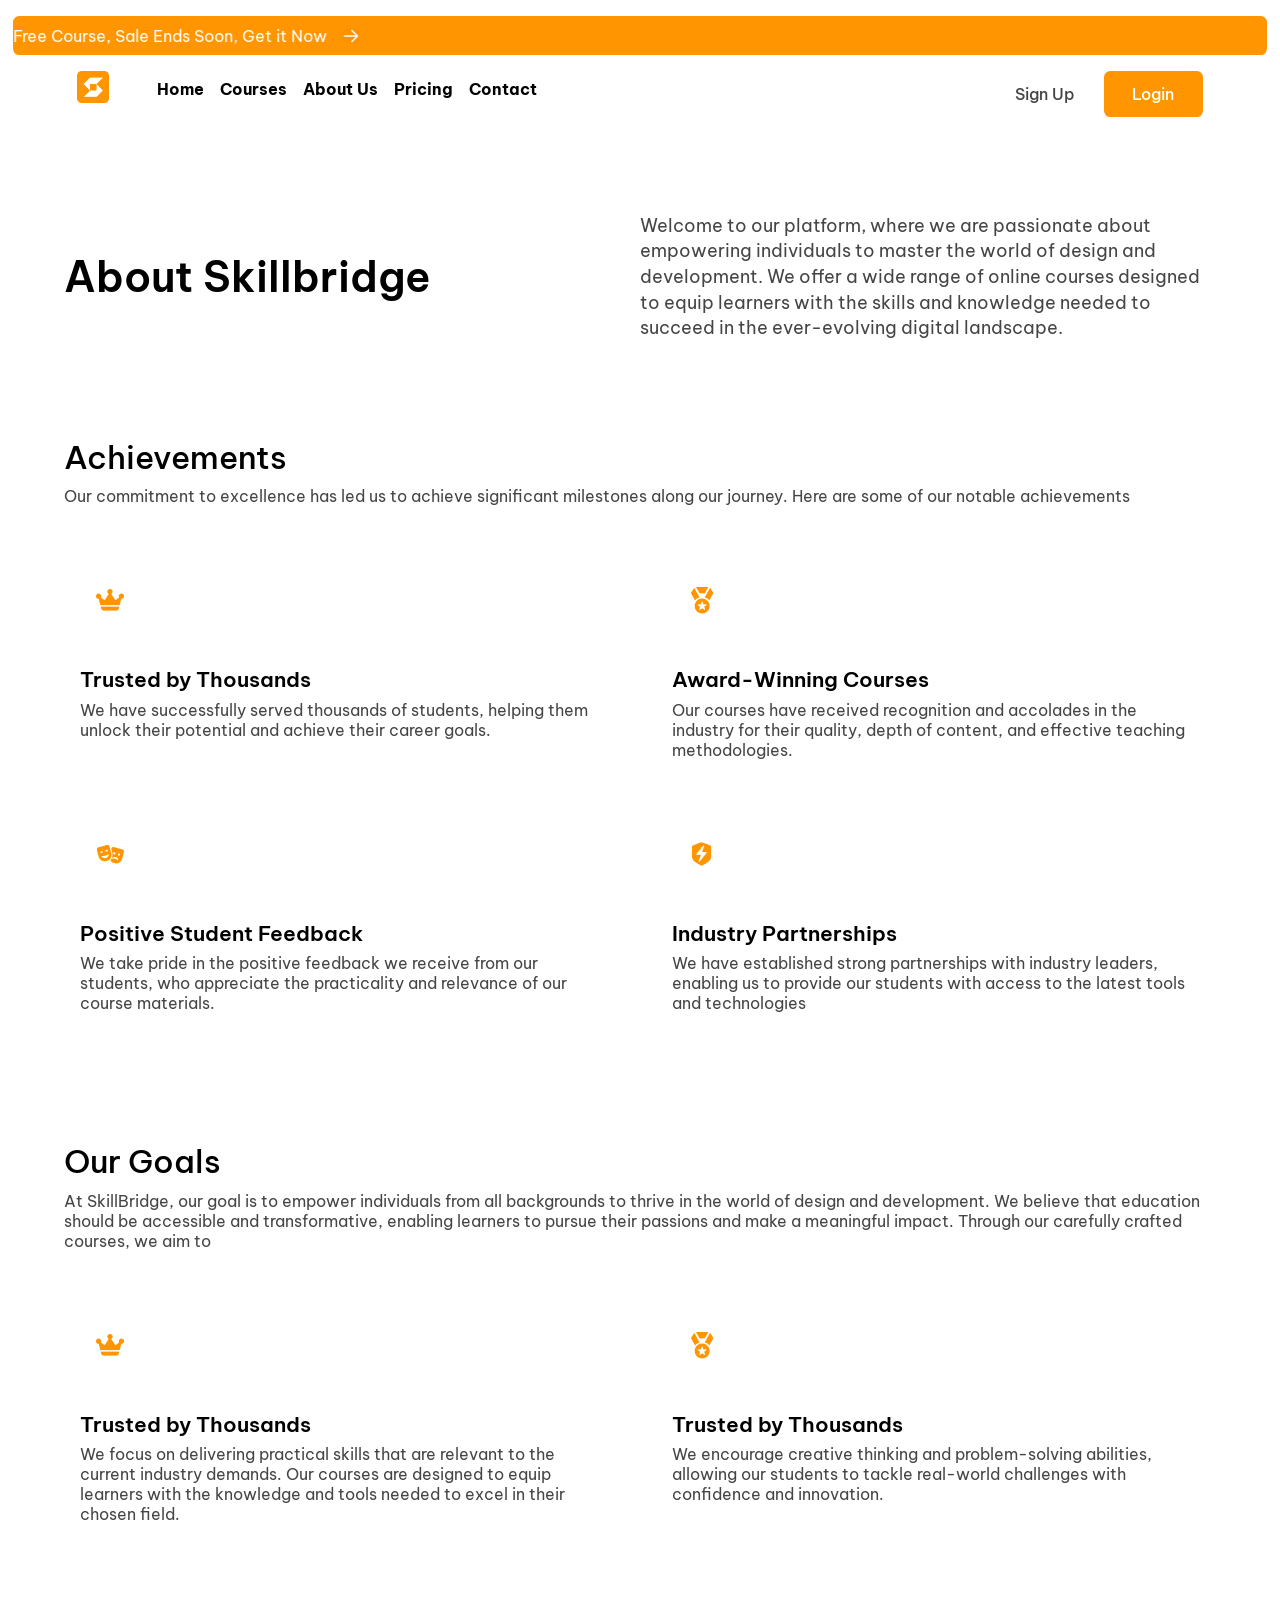
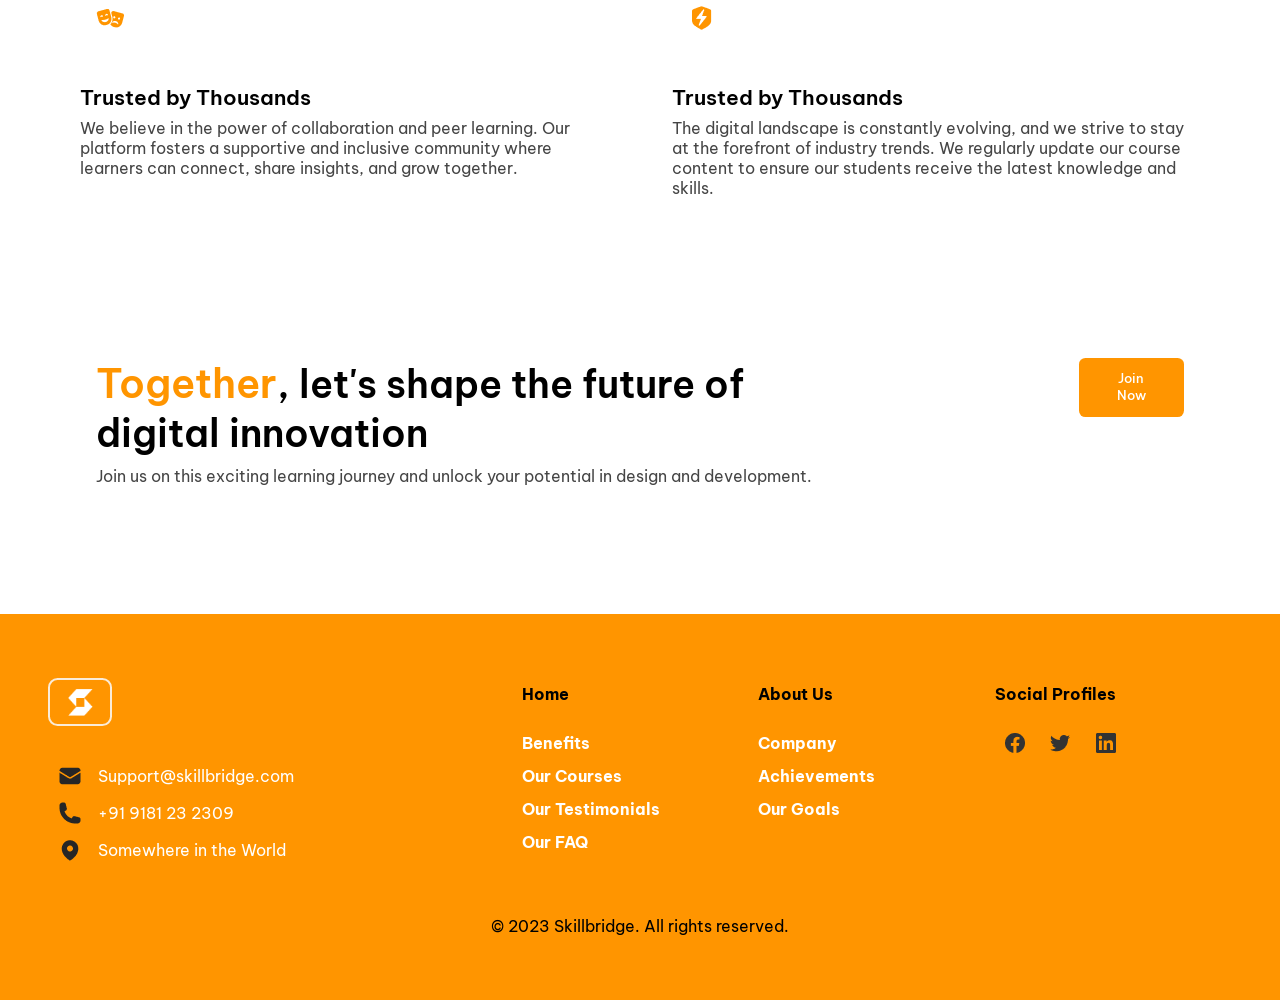
==== commit fafdbc1c: "fixing bugs2" ====
--- a/html/about.html
+++ b/html/about.html
@@ -12,7 +12,7 @@
         <div class="top-banner">
             <div class="ticker-content">
                 <p>Free Course, Sale Ends Soon, Get it Now</p>
-                <img src="assets/arrow-image.png" alt="arrow-image">
+                <img src="../assets/arrow-image.png" alt="arrow-image">
             </div>
         </div>
         <nav>
@@ -31,8 +31,8 @@
                 </div>
             </div>
             <div class="buttons-container">
-                <a id="btn1" href="/html/signup.html">Sign Up</a>
-                <a id="btn2" href="/html/login.html">Login</a>
+                <a id="btn1" href="../html/signup.php">Sign Up</a>
+                <a id="btn2" href="../html/login.php">Login</a>
             </div>
         </nav>
     </header>
@@ -82,22 +82,22 @@
         </div>
         <div class="grid-2">
             <div>
-                <img src="/pageAssets/Objects & Tools.png" alt="image">
+                <img src="../pageAssets/Objects & Tools.png" alt="image">
                 <h5>Trusted by Thousands</h5>
                 <p>We focus on delivering practical skills that are relevant to the current industry demands. Our courses are designed to equip learners with the knowledge and tools needed to excel in their chosen field.</p>
             </div>
             <div>
-                <img src="/pageAssets/Objects & Tools (1).png" alt="image">
+                <img src="../pageAssets/Objects & Tools (1).png" alt="image">
                 <h5>Trusted by Thousands</h5>
                 <p>We encourage creative thinking and problem-solving abilities, allowing our students to tackle real-world challenges with confidence and innovation.</p>
             </div>
             <div>
-                <img src="/pageAssets/Objects & Tools (2).png" alt="image">
+                <img src="../pageAssets/Objects & Tools (2).png" alt="image">
                 <h5>Trusted by Thousands</h5>
                 <p>We believe in the power of collaboration and peer learning. Our platform fosters a supportive and inclusive community where learners can connect, share insights, and grow together.</p>
             </div>
             <div>
-                <img src="/pageAssets/Objects & Tools (3).png" alt="image">
+                <img src="../pageAssets/Objects & Tools (3).png" alt="image">
                 <h5>Trusted by Thousands</h5>
                 <p>The digital landscape is constantly evolving, and we strive to stay at the forefront of industry trends. We regularly update our course content to ensure our students receive the latest knowledge and skills.</p>
             </div>
@@ -110,32 +110,32 @@
             <p>Join us on this exciting learning journey and unlock your potential in design and development.</p>
         </div>
         <div class="btn">
-            <a href="/html/signup.html"><button type="button">Join Now</button></a>
+            <a href="../html/signup.php"><button type="button">Join Now</button></a>
         </div>
     </div>
 
     <footer>
         <div class="footer-content">
             <div class="footer-list">
-                <img id="footer-logo" src="/assets/Logo.png" alt="logo-image">
+                <img id="footer-logo" src="../assets/Logo.png" alt="logo-image">
                 <ul>
-                    <li><img src="/assets/Icon (1).png" alt="icon-image">Support@skillbridge.com</li>
-                    <li><img src="/assets/Icon (2).png" alt="icon-image">+91 9181 23 2309</li>
-                    <li><img src="/assets/Icon (3).png" alt="icon-image">Somewhere in the World</li>
+                    <li><img src="../assets/Icon (1).png" alt="icon-image">Support@skillbridge.com</li>
+                    <li><img src="../assets/Icon (2).png" alt="icon-image">+91 9181 23 2309</li>
+                    <li><img src="../assets/Icon (3).png" alt="icon-image">Somewhere in the World</li>
                 </ul>
             </div>
             <div class="footer-list">
                 <ul>
-                    <li class="footer-title"><p><a href="/index.html">Home</a></p></li>
+                    <li class="footer-title"><p><a href="../index.html">Home</a></p></li>
                     <li><a href="#benefits-section">Benefits</a></li>
-                    <li><a href="/html/courses.html">Our Courses</a></li>
+                    <li><a href="../html/courses.html">Our Courses</a></li>
                     <li><a href="#testimonials-section">Our Testimonials</a></li>
                     <li><a href="#faqs">Our FAQ</a></li>
                 </ul>
             </div>
             <div class="footer-list">
                 <ul>
-                    <li class="footer-title"><p><a href="/html/about.html">About Us</a></p></li>
+                    <li class="footer-title"><p><a href="../html/about.html">About Us</a></p></li>
                     <li><a href="#hero-section">Company</a></li>
                     <li><a href="#achievements">Achievements</a></li>
                     <li><a href="#goals">Our Goals</a></li>
@@ -145,7 +145,7 @@
                 <ul>
                     <li class="footer-title"><p>Social Profiles</p></li>
                     <li>
-                        <img src="/assets/fb.png" alt="icons"><img src="/assets/x.png" alt="icons"><img src="/assets/linked-in.png" alt="icons">
+                        <img src="../assets/fb.png" alt="icons"><img src="../assets/x.png" alt="icons"><img src="../assets/linked-in.png" alt="icons">
                     </li>
                 </ul>
             </div>
--- a/style/about.css
+++ b/style/about.css
@@ -64,72 +64,6 @@
   }
 }
 
-.sidebar {
-    right: 0;
-    top: 0;
-    display: none;
-    flex-direction: column;
-    justify-content: space-between;
-    position: fixed;
-    height: 100vh;
-    width: 20%;
-    z-index: 999;
-    background-color: #ffffff;
-}
-.side-container {
-    padding-left: 2rem;
-    margin-top: 1rem;
-}
-.side-nev-items ul{
-    display: flex;
-    flex-direction: column;
-    gap: 1rem;
-}
-.side-container a {
-    color: #454545;
-    transition: 0.2s;
-}
-.side-container a:hover{
-    color:#FF9500;
-    text-decoration: underline;
-}
-
-.side-buttons-container {
-    display: flex;
-    justify-content: flex-end;
-    padding-right: 4rem;
-    width: 50%;
-    height: 6%;
-}
-.side-buttons-container button {
-    padding: 0.8rem 1.8rem;
-    cursor: pointer;
-}
-
-#side-btn1 {
-    background-color: #ffffff;
-    border-radius: 0.4rem;
-    font-weight: 500;
-    color: #454545;
-    cursor: pointer;
-    transition: 0.2s;
-}
-#side-btn1:hover{
-    font-weight: 600;
-}
-#side-btn2 {
-    background-color: #FF9500;
-    color: #ffffff;
-    cursor: pointer;
-    border-radius: 0.4rem;
-    font-weight: 500;
-    transition: 0.3s;
-}
-#side-btn2:hover{
-    transform: scale(90%);
-    font-weight: 600;
-}
-
 nav {
     display: flex;
     justify-content: space-between;
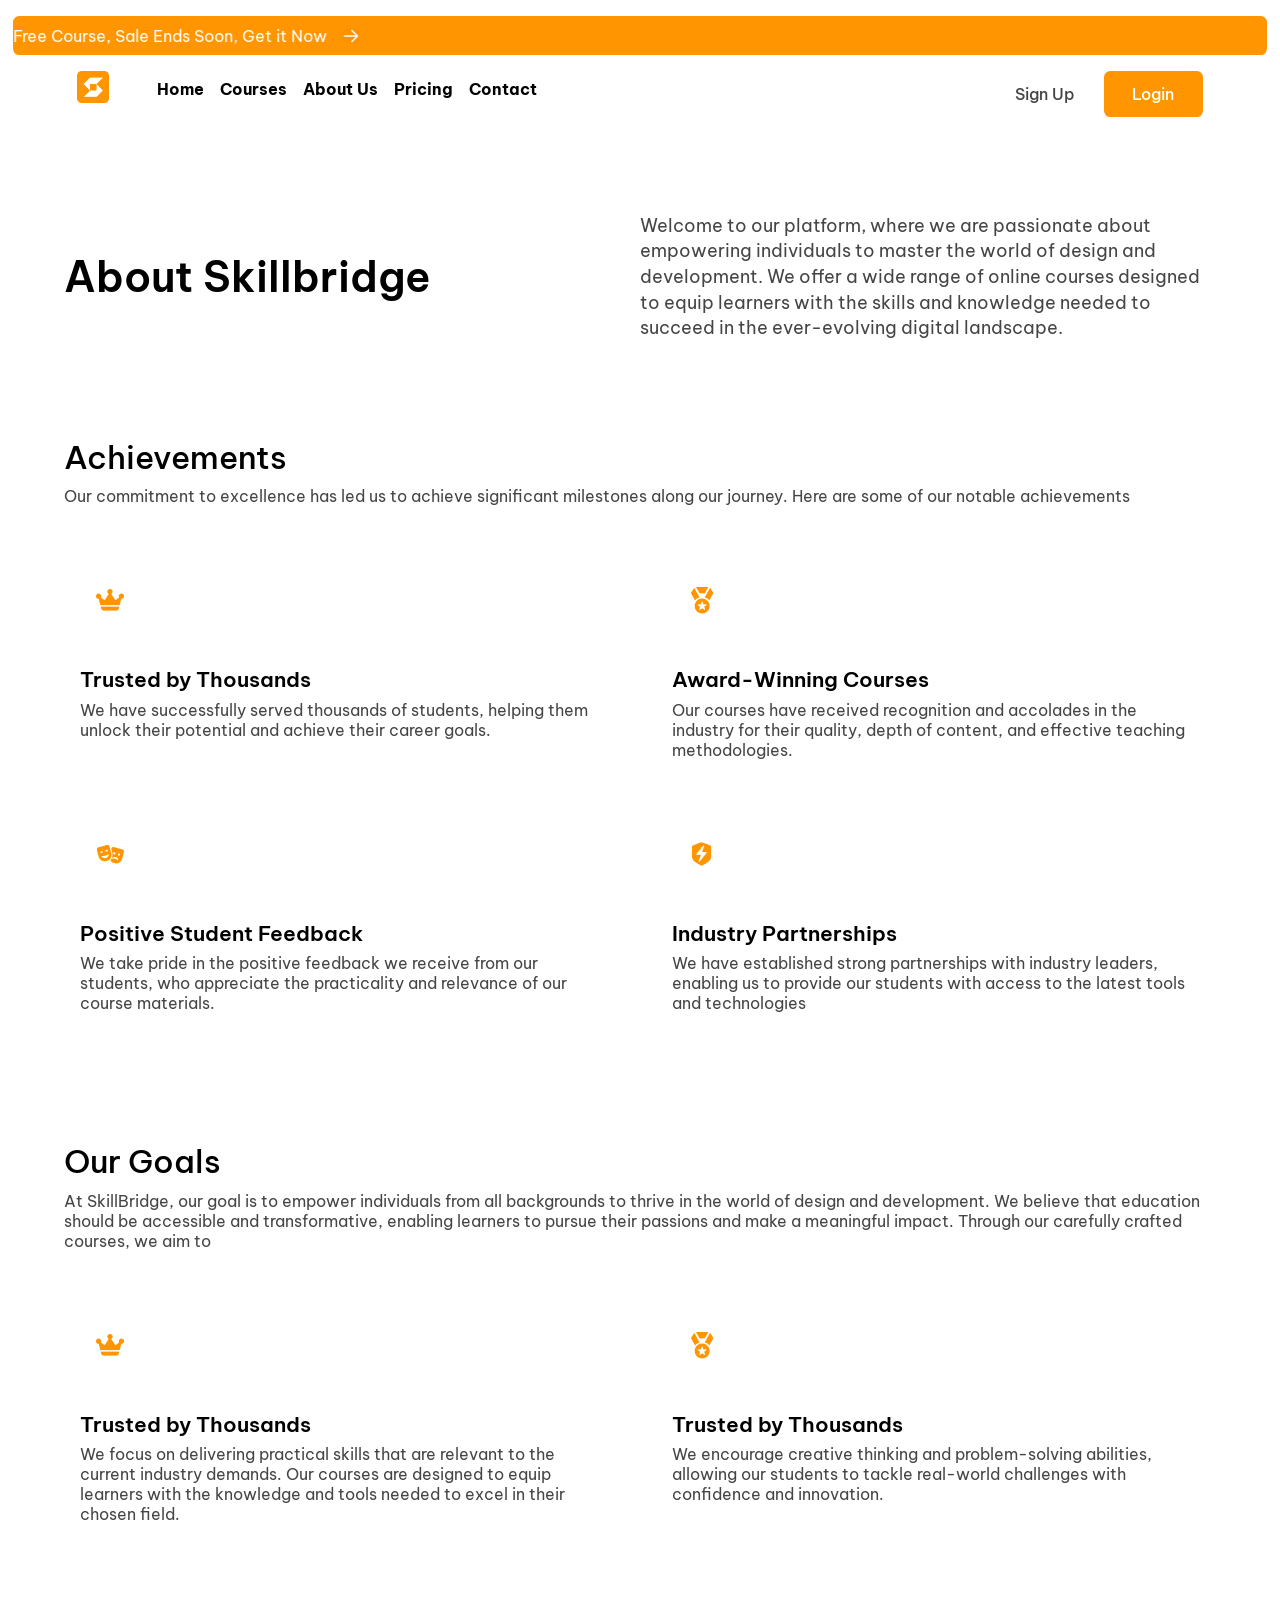
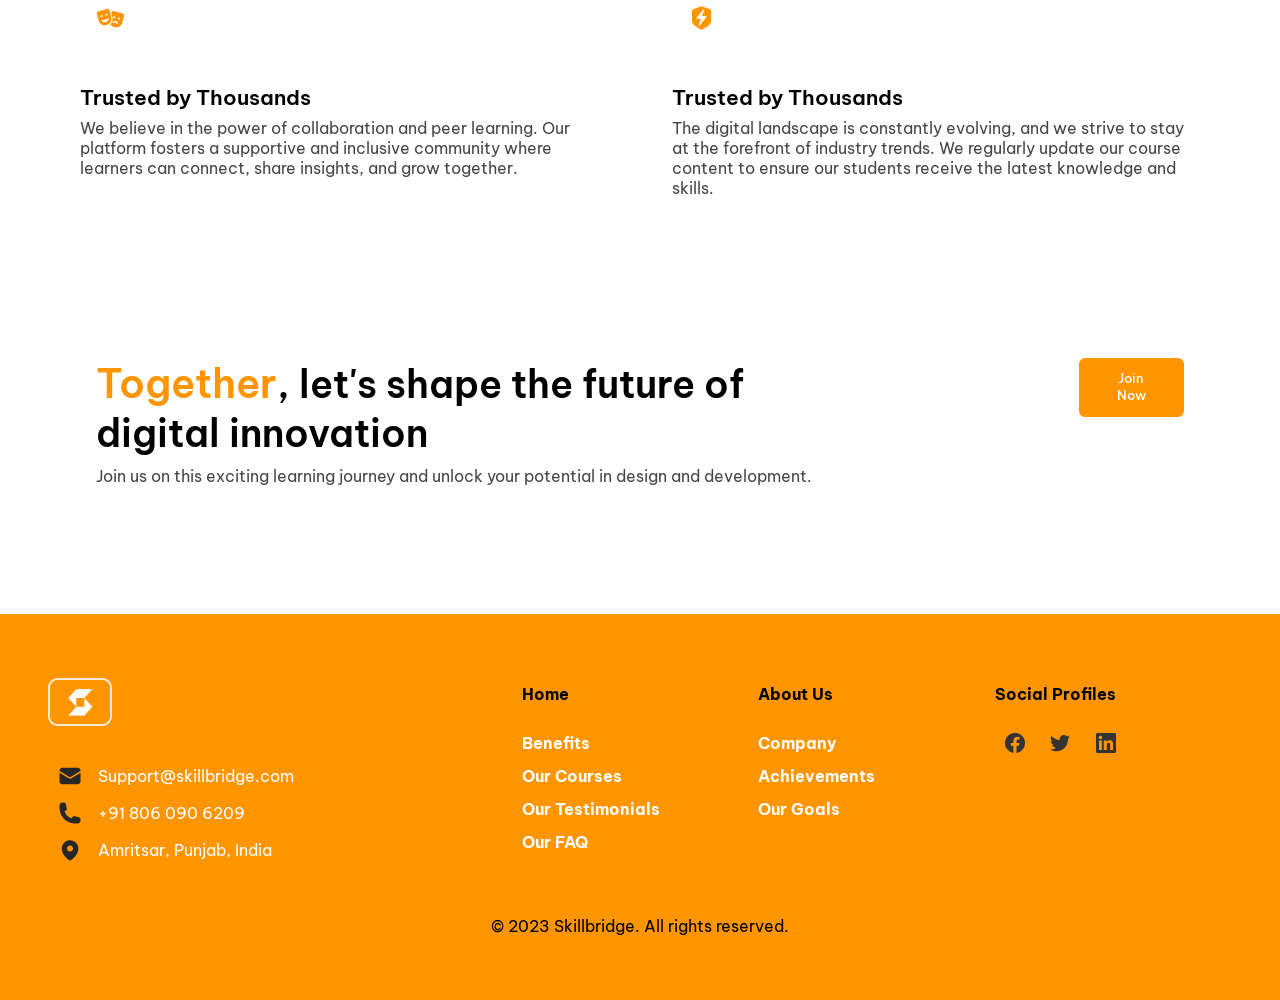
==== commit cba5103a: "fixed various bugs" ====
--- a/html/about.html
+++ b/html/about.html
@@ -120,25 +120,25 @@
                 <img id="footer-logo" src="../assets/Logo.png" alt="logo-image">
                 <ul>
                     <li><img src="../assets/Icon (1).png" alt="icon-image">Support@skillbridge.com</li>
-                    <li><img src="../assets/Icon (2).png" alt="icon-image">+91 9181 23 2309</li>
-                    <li><img src="../assets/Icon (3).png" alt="icon-image">Somewhere in the World</li>
+                    <li><img src="../assets/Icon (2).png" alt="icon-image">+91 806 090 6209</li>
+                    <li><img src="../assets/Icon (3).png" alt="icon-image">Amritsar, Punjab, India</li>
                 </ul>
             </div>
             <div class="footer-list">
                 <ul>
                     <li class="footer-title"><p><a href="../index.html">Home</a></p></li>
-                    <li><a href="#benefits-section">Benefits</a></li>
-                    <li><a href="../html/courses.html">Our Courses</a></li>
-                    <li><a href="#testimonials-section">Our Testimonials</a></li>
-                    <li><a href="#faqs">Our FAQ</a></li>
+                    <li><a href="../index.html#benefits-section">Benefits</a></li>
+                    <li><a href="courses.html">Our Courses</a></li>
+                    <li><a href="../index.html#testimonials-section">Our Testimonials</a></li>
+                    <li><a href="../index.html#faqs">Our FAQ</a></li>
                 </ul>
             </div>
             <div class="footer-list">
                 <ul>
                     <li class="footer-title"><p><a href="../html/about.html">About Us</a></p></li>
-                    <li><a href="#hero-section">Company</a></li>
-                    <li><a href="#achievements">Achievements</a></li>
-                    <li><a href="#goals">Our Goals</a></li>
+                    <li><a href="../html/about.html">Company</a></li>
+                    <li><a href="../html/about.html#achievements">Achievements</a></li>
+                    <li><a href="../html/about.html#goals">Our Goals</a></li>
                 </ul>
             </div>
             <div class="footer-list">
